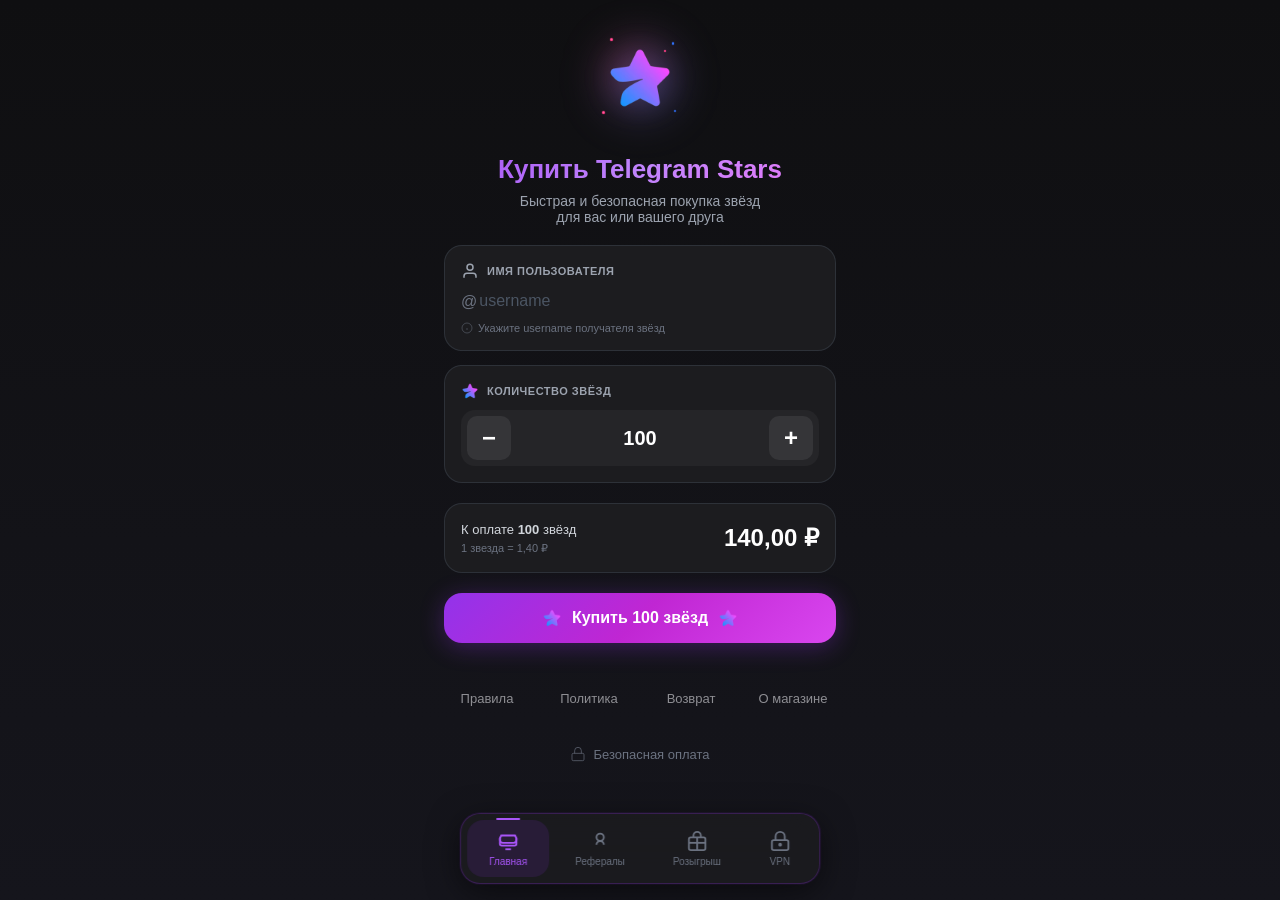
==== index.html @ 40e624be "feat: VPN tab with payment and auto key generation" ====
<!DOCTYPE html>
<html lang="ru">
<head>
    <meta charset="UTF-8">
    <meta name="viewport" content="width=device-width, initial-scale=1.0, maximum-scale=1.0, user-scalable=no, viewport-fit=cover">
    <title>MyStars — Купить Telegram Stars</title>
    <link rel="stylesheet" href="styles.css">
    <script src="https://telegram.org/js/telegram-web-app.js" async></script>
</head>
<body>
<main class="app">
    <!-- Экран Главная (Покупка) -->
    <section class="screen active" id="screen-main">
        <div class="star-section">
            <div class="star-container">
                <div class="star-glow star-glow--outer"></div>
                <div class="star-glow star-glow--inner"></div>
                <div class="spark spark--1"></div>
                <div class="spark spark--2"></div>
                <div class="spark spark--3"></div>
                <div class="spark spark--4"></div>
                <div class="spark spark--5"></div>
                <img src="img/R.png" alt="Stars" class="star-icon" width="72" height="72">
            </div>
        </div>

        <div class="text-section">
            <h2 class="text-section__title">Купить Telegram Stars</h2>
            <p class="text-section__subtitle">Быстрая и безопасная покупка звёзд<br>для вас или вашего друга</p>
        </div>

        <div class="form-section">
            <div class="card" id="usernameCard">
                <label class="card__label">
                    <svg width="18" height="18" viewBox="0 0 24 24" fill="none" stroke="currentColor" stroke-width="2"><path d="M20 21v-2a4 4 0 0 0-4-4H8a4 4 0 0 0-4 4v2"/><circle cx="12" cy="7" r="4"/></svg>
                    <span class="card__label-text">Имя пользователя</span>
                </label>
                <div class="username-wrapper">
                    <span class="username-at">@</span>
                    <input type="text" id="username" class="card__input username-input" placeholder="username" autocomplete="off" maxlength="32">
                </div>
                <div class="card__hint">
                    <svg width="12" height="12" viewBox="0 0 24 24" fill="none" stroke="currentColor"><circle cx="12" cy="12" r="10"/><line x1="12" y1="16" x2="12" y2="12"/><line x1="12" y1="8" x2="12.01" y2="8"/></svg>
                    Укажите username получателя звёзд
                </div>
            </div>

            <div class="card">
                <div class="card__label">
                    <img src="img/R.png" alt="Stars" width="18" height="18">
                    <span class="card__label-text">Количество звёзд</span>
                </div>
                <div class="quantity">
                    <button class="quantity__btn" id="btnMinus" aria-label="Уменьшить">−</button>
                    <input type="text" id="star-count" class="quantity__value" value="100" inputmode="numeric" maxlength="5">
                    <button class="quantity__btn" id="btnPlus" aria-label="Увеличить">+</button>
                </div>
            </div>
        </div>

        <div class="summary">
            <div>
                <span class="summary__label">К оплате <strong id="summaryQty">100</strong> звёзд</span>
                <br><span class="summary__rate">1 звезда = 1,40 ₽</span>
            </div>
            <strong class="summary__price" id="totalPrice">140,00 ₽</strong>
        </div>

        <button class="button" id="purchaseBtn">
            <img src="img/R.png" alt="⭐" class="button__icon" width="20" height="20">
            <span id="btnText">Купить 100 звёзд</span>
            <img src="img/R.png" alt="⭐" class="button__icon" width="20" height="20">
        </button>
    </section>

    <!-- Экран Рефералы -->
    <section class="screen" id="screen-ref">
        <div class="star-section">
            <div class="star-container" style="width:140px;height:140px;">
                <div class="star-glow star-glow--outer" style="width:120px;height:120px;"></div>
                <div class="star-glow star-glow--inner" style="width:85px;height:85px;"></div>
                <div class="spark spark--1"></div>
                <div class="spark spark--2"></div>
                <div class="spark spark--3"></div>
                <div class="spark spark--4"></div>
                <div class="spark spark--5"></div>
                <img src="img/ref3.png" alt="Рефералы" style="width:110px;height:110px;object-fit:contain;position:relative;z-index:10;">
            </div>
        </div>
        <div class="text-section">
            <h2 class="text-section__title">Пригласи друга</h2>
            <p class="text-section__subtitle">1 друг = 3 звёзды на твой баланс</p>
        </div>

        <div class="card">
            <p style="color:var(--text-secondary); font-size:14px;">Твоя реферальная ссылка:</p>
            <div id="refLink" style="background:var(--bg-tertiary); border-radius:10px; padding:10px; margin-top:8px; word-break:break-all; font-size:13px; color:white;">
                Загрузка...
            </div>
            <button class="button" id="copyRefBtn" style="margin-top:10px; display:flex; align-items:center; justify-content:center; gap:8px;">
                <img src="img/ref4.png" alt="Копировать" style="width:28px;height:28px;object-fit:contain;">
                Скопировать ссылку
            </button>
        </div>

        <div class="card" style="text-align:center;">
            <p style="color:var(--text-quaternary); font-size:12px;">Приглашено друзей:</p>
            <p style="font-size:36px; font-weight:800; color:#A855F7;" id="refCount">0</p>
            <p style="color:var(--text-quaternary); font-size:12px;">Твой баланс:</p>
            <p style="font-size:24px; font-weight:700; color:white;" id="refBalance">
                <img src="img/R.png" alt="Звёзды" style="width:18px;height:18px;object-fit:contain;vertical-align:middle;margin-right:4px;">
                <span>0</span>
            </p>
            <button class="button" id="withdrawBtn" style="margin-top:10px; display:flex; align-items:center; justify-content:center; gap:8px;">
                <img src="img/ref5.png" alt="Вывод" style="width:28px;height:28px;object-fit:contain;">
                Заявка на вывод
            </button>
            <p style="color:var(--text-quaternary); font-size:11px; margin-top:6px;">Минимум: 50 звёзд</p>
        </div>
    </section>

    <!-- Экран Розыгрыш -->
    <section class="screen" id="screen-raffle">
        <div class="star-section">
            <div class="star-container" style="width:120px;height:120px;">
                <div class="star-glow star-glow--outer" style="width:100px;height:100px;"></div>
                <div class="star-glow star-glow--inner" style="width:70px;height:70px;"></div>
                <div class="spark spark--1"></div>
                <div class="spark spark--2"></div>
                <div class="spark spark--3"></div>
                <div class="spark spark--4"></div>
                <div class="spark spark--5"></div>
                <img src="img/gift1.png" alt="Розыгрыш" style="width:88px;height:88px;object-fit:contain;position:relative;z-index:10;">
            </div>
        </div>
        <div class="text-section">
            <h2 class="text-section__title">Розыгрыш звёзд</h2>
            <p class="text-section__subtitle">Призовой фонд формируется из всех покупок</p>
        </div>

        <div class="card">
            <p style="color: var(--text-secondary); font-size: 14px; text-align:center;">
                Каждые <strong>10 000</strong> купленных звёзд — новый розыгрыш!
            </p>
            <p style="color: var(--text-quaternary); font-size: 12px; margin-top: 6px; text-align:center;">
                Призовой фонд: <strong id="prizePool" style="color:#A855F7;">500</strong> звёзд
            </p>

            <div style="color:var(--text-tertiary); font-size:12px; margin-top:12px; text-align:center;">
                Прогресс: <strong id="raffleProgress">0</strong> / 10 000
            </div>
            <div class="progress-bar">
                <div class="progress-fill" id="progressFill" style="width:0%;">0%</div>
            </div>

            <p style="color: var(--text-quaternary); font-size: 11px; margin-top: 10px; text-align:center;">
                Чтобы участвовать, купите минимум 50 звёзд
            </p>
        </div>

        <div class="card">
            <p style="color: var(--text-secondary); font-size: 14px; font-weight:600; text-align:center; display:flex; align-items:center; justify-content:center; gap:8px;">
                <img src="img/kubok.png" alt="Кубок" style="width: 24px; height: 24px; object-fit: contain;">
                Победители прошлых розыгрышей
            </p>
            <div class="winners-list" id="winnersList">
                <p style="color:var(--text-quaternary);font-size:13px;text-align:center;">Розыгрышей пока не было</p>
            </div>
        </div>
    </section>

    <!-- Экран VPN -->
    <section class="screen" id="screen-vpn">
        <div class="star-section">
            <div class="star-container" style="width:120px;height:120px;">
                <div class="star-glow star-glow--outer" style="width:100px;height:100px;"></div>
                <div class="star-glow star-glow--inner" style="width:70px;height:70px;"></div>
                <div class="spark spark--1"></div>
                <div class="spark spark--2"></div>
                <div class="spark spark--3"></div>
                <div class="spark spark--4"></div>
                <div class="spark spark--5"></div>
                <span style="font-size:64px;position:relative;z-index:10;">🔒</span>
            </div>
        </div>
        <div class="text-section">
            <h2 class="text-section__title">VPN Доступ</h2>
            <p class="text-section__subtitle">Быстрый и безопасный VPN</p>
        </div>

        <div class="card" style="text-align:center;">
            <p style="color:var(--text-secondary); font-size:14px;">Тариф "Стандарт"</p>
            <p style="font-size:36px; font-weight:800; color:#A855F7;">100 ₽</p>
            <p style="color:var(--text-quaternary); font-size:12px;">/ месяц</p>
            <p style="color:var(--text-tertiary); font-size:13px; margin-top:8px;">
                • Безлимитный трафик<br>
                • Все устройства<br>
                • Высокая скорость
            </p>
            <button class="button" id="buyVpnBtn" style="margin-top:12px;">
                🔒 Купить VPN
            </button>
            <div id="vpnResult" style="margin-top:12px; display:none;">
                <p style="color:var(--text-secondary); font-size:13px;">Твоя ссылка для подключения:</p>
                <div id="vpnLink" style="background:var(--bg-tertiary); border-radius:10px; padding:10px; margin-top:8px; word-break:break-all; font-size:12px; color:white;"></div>
                <button class="button" id="copyVpnBtn" style="margin-top:8px; background:#2a2a2e; box-shadow:none;">📋 Скопировать</button>
            </div>
        </div>
    </section>

    <!-- FOOTER LINKS -->
    <div class="footer-links">
        <a href="terms.html" class="footer-link">Правила</a>
        <a href="privacy.html" class="footer-link">Политика</a>
        <a href="refund.html" class="footer-link">Возврат</a>
        <a href="requirements.html" class="footer-link">О магазине</a>
    </div>

    <footer class="footer">
        <svg width="16" height="16" viewBox="0 0 24 24" fill="none" stroke="currentColor"><rect x="3" y="11" width="18" height="11" rx="2" ry="2"/><path d="M7 11V7a5 5 0 0 1 10 0v4"/></svg>
        <span>Безопасная оплата</span>
    </footer>
</main>

<nav class="bottom-nav">
    <button class="bottom-nav__btn bottom-nav__btn--active" data-screen="screen-main">
        <svg width="24" height="24" viewBox="0 0 24 24" fill="none" stroke="currentColor" stroke-width="2">
            <path d="M3 9l1.5-3h15L21 9v2a3 3 0 01-3 3H6a3 3 0 01-3-3V9z"/>
            <path d="M3 9v6a2 2 0 002 2h14a2 2 0 002-2V9"/>
            <path d="M9 21h6"/>
            <path d="M12 12v.01"/>
        </svg>
        <span>Главная</span>
    </button>
    <button class="bottom-nav__btn" data-screen="screen-ref">
        <svg width="24" height="24" viewBox="0 0 24 24" fill="none" stroke="currentColor" stroke-width="2">
            <circle cx="12" cy="8" r="4"/>
            <path d="M16 16c0-2.21-1.79-4-4-4s-4 1.79-4 4"/>
        </svg>
        <span>Рефералы</span>
    </button>
    <button class="bottom-nav__btn" data-screen="screen-raffle">
        <svg width="24" height="24" viewBox="0 0 24 24" fill="none" stroke="currentColor" stroke-width="2">
            <rect x="3" y="8" width="18" height="14" rx="2"/>
            <path d="M12 8V22"/>
            <path d="M3 14h18"/>
            <path d="M8 8V6a4 4 0 018 0v2"/>
        </svg>
        <span>Розыгрыш</span>
    </button>
    <button class="bottom-nav__btn" data-screen="screen-vpn">
        <svg width="24" height="24" viewBox="0 0 24 24" fill="none" stroke="currentColor" stroke-width="2">
            <rect x="3" y="11" width="18" height="11" rx="2" ry="2"/>
            <path d="M7 11V7a5 5 0 0 1 10 0v4"/>
            <circle cx="12" cy="16" r="1"/>
        </svg>
        <span>VPN</span>
    </button>
</nav>

<script src="app.js" defer></script>
</body>
</html>
---- styles.css ----
:root {
    --bg-primary: #0F0F11;
    --bg-secondary: #1C1C1F;
    --bg-tertiary: #252528;
    --bg-quaternary: #353538;
    --bg-quaternary-hover: #4B4B50;
    --bg-quaternary-active: #52525B;
    
    --text-primary: #FFFFFF;
    --text-secondary: #D1D5DB;
    --text-tertiary: #9CA3AF;
    --text-quaternary: #6B7280;
    --text-placeholder: #4B5563;
    
    --border-primary: rgba(75, 85, 99, 0.38);
    --border-hover: rgba(107, 114, 128, 0.48);
    
    --gradient-purple: linear-gradient(135deg, #A855F7 0%, #C084FC 50%, #E879F9 100%);
    --gradient-button: linear-gradient(135deg, #9333EA 0%, #C026D3 50%, #D946EF 100%);
    --gradient-button-hover: linear-gradient(135deg, #A855F7 0%, #D946EF 50%, #E879F9 100%);
    
    --shadow-button: 0 4px 24px rgba(147, 51, 234, 0.32);
    
    --radius-card: 18px;
    --radius-button: 18px;
    --radius-quantity: 14px;
    --radius-quantity-btn: 10px;
    
    --font-family: -apple-system, BlinkMacSystemFont, 'Segoe UI', Roboto, 'Helvetica Neue', Arial, sans-serif;
    --font-size-header: 22px;
    --font-size-title: 26px;
    --font-size-subtitle: 14px;
    --font-size-label: 11px;
    --font-size-input: 16px;
    --font-size-summary-price: 24px;
    
    --spacing-page: 20px;
    --spacing-section: 20px;
    --spacing-card-padding: 16px;
    
    /* iOS Safe Area */
    --safe-top: env(safe-area-inset-top, 0px);
    --safe-bottom: env(safe-area-inset-bottom, 0px);
    --safe-left: env(safe-area-inset-left, 0px);
    --safe-right: env(safe-area-inset-right, 0px);
}

* {
    margin: 0;
    padding: 0;
    box-sizing: border-box;
    -webkit-tap-highlight-color: transparent;
    user-select: none;
    -webkit-user-select: none;
}

input {
    user-select: text;
    -webkit-user-select: text;
    -webkit-appearance: none;
    appearance: none;
}

body {
    font-family: var(--font-family);
    background: linear-gradient(180deg, #0F0F11 0%, #131318 60%, #15151C 100%);
    background-attachment: fixed;
    color: var(--text-primary);
    display: flex;
    align-items: center;
    justify-content: center;
    min-height: 100vh;
    min-height: -webkit-fill-available;
    padding: var(--spacing-page);
    padding-top: calc(var(--spacing-page) + var(--safe-top));
    padding-bottom: calc(var(--spacing-page) + var(--safe-bottom));
    -webkit-font-smoothing: antialiased;
    -moz-osx-font-smoothing: grayscale;
    overflow-x: hidden;
}

.app {
    width: 100%;
    max-width: 392px;
    display: flex;
    flex-direction: column;
    gap: var(--spacing-section);
    padding-bottom: var(--safe-bottom);
}

/* STAR SECTION */
.star-section {
    display: flex;
    justify-content: center;
    align-items: center;
    padding: 8px 0 6px;
}
.star-container {
    position: relative;
    width: 100px;
    height: 100px;
    display: flex;
    align-items: center;
    justify-content: center;
}
.star-glow {
    position: absolute;
    border-radius: 50%;
    pointer-events: none;
}
.star-glow--outer {
    width: 80px;
    height: 80px;
    background: radial-gradient(circle at 30% 30%, rgba(255, 94, 158, 0.25), rgba(61, 126, 255, 0.25));
    filter: blur(20px);
    animation: gentleNeon 4s ease-in-out infinite;
    -webkit-animation: gentleNeon 4s ease-in-out infinite;
}
.star-glow--inner {
    width: 56px;
    height: 56px;
    background: radial-gradient(circle at 60% 70%, rgba(61, 126, 255, 0.22), rgba(255, 94, 158, 0.22));
    filter: blur(14px);
}
@keyframes gentleNeon {
    0% { opacity: 0.4; transform: scale(1); }
    50% { opacity: 0.65; transform: scale(1.03); }
    100% { opacity: 0.4; transform: scale(1); }
}
@-webkit-keyframes gentleNeon {
    0% { opacity: 0.4; -webkit-transform: scale(1); }
    50% { opacity: 0.65; -webkit-transform: scale(1.03); }
    100% { opacity: 0.4; -webkit-transform: scale(1); }
}

.spark {
    position: absolute;
    border-radius: 50%;
    pointer-events: none;
}
.spark--1, .spark--3, .spark--5 {
    background: radial-gradient(circle, #ff5e9e, #ff1e6e);
    box-shadow: 0 0 1px #ff5e9e;
}
.spark--2, .spark--4 {
    background: radial-gradient(circle, #3d7eff, #1a4fcc);
    box-shadow: 0 0 1px #3d7eff;
}
.spark--1 { width: 3px; height: 3px; top: 10px; left: 20px; animation: sparkFloat1 4s ease-in-out infinite; -webkit-animation: sparkFloat1 4s ease-in-out infinite; }
.spark--2 { width: 2.5px; height: 2.5px; top: 14px; right: 16px; animation: sparkFloat2 3.5s ease-in-out infinite; -webkit-animation: sparkFloat2 3.5s ease-in-out infinite; }
.spark--3 { width: 3px; height: 3px; bottom: 14px; left: 12px; animation: sparkFloat2 4.2s ease-in-out infinite; -webkit-animation: sparkFloat2 4.2s ease-in-out infinite; }
.spark--4 { width: 2px; height: 2px; bottom: 16px; right: 14px; animation: sparkFloat1 3.3s ease-in-out infinite; -webkit-animation: sparkFloat1 3.3s ease-in-out infinite; }
.spark--5 { width: 2px; height: 2px; top: 22px; right: 24px; animation: sparkFloat1 4.5s ease-in-out infinite; -webkit-animation: sparkFloat1 4.5s ease-in-out infinite; }

.star-icon {
    width: 72px;
    height: 72px;
    position: relative;
    z-index: 10;
}

/* TEXT SECTION */
.text-section {
    text-align: center;
    padding: 0 8px;
}
.text-section__title {
    font-size: var(--font-size-title);
    font-weight: 800;
    background: var(--gradient-purple);
    -webkit-background-clip: text;
    background-clip: text;
    color: transparent;
    -webkit-text-fill-color: transparent;
}
.text-section__subtitle {
    color: var(--text-tertiary);
    font-size: var(--font-size-subtitle);
    margin-top: 8px;
}

/* FORM CARDS */
.form-section {
    display: flex;
    flex-direction: column;
    gap: 14px;
}
.card {
    background: var(--bg-secondary);
    border-radius: var(--radius-card);
    padding: var(--spacing-card-padding);
    border: 1px solid var(--border-primary);
    transition: border-color 0.2s;
}
.card__label {
    display: flex;
    align-items: center;
    gap: 8px;
    color: var(--text-tertiary);
    margin-bottom: 10px;
}
.card__label-text {
    font-size: var(--font-size-label);
    font-weight: 600;
    text-transform: uppercase;
    letter-spacing: 0.5px;
}
.card__input {
    width: 100%;
    background: transparent;
    border: none;
    outline: none;
    color: var(--text-primary);
    font-size: var(--font-size-input);
    font-weight: 500;
    padding: 2px 0 4px;
    caret-color: #9333EA;
}
.card__input::placeholder {
    color: var(--text-placeholder);
}
.card__hint {
    color: var(--text-quaternary);
    font-size: 11px;
    margin-top: 8px;
    display: flex;
    align-items: center;
    gap: 5px;
}

/* USERNAME WRAPPER */
.username-wrapper {
    display: flex;
    align-items: center;
    gap: 2px;
}
.username-at {
    color: #6B7280;
    font-size: var(--font-size-input);
    font-weight: 500;
    user-select: none;
    -webkit-user-select: none;
}
.username-input {
    flex: 1;
}

/* QUANTITY SELECTOR */
.quantity {
    display: flex;
    align-items: center;
    justify-content: space-between;
    background: var(--bg-tertiary);
    border-radius: var(--radius-quantity);
    padding: 6px;
    gap: 8px;
}
.quantity__btn {
    width: 44px;
    height: 44px;
    min-width: 44px;
    min-height: 44px;
    background: var(--bg-quaternary);
    border: none;
    border-radius: var(--radius-quantity-btn);
    color: var(--text-primary);
    font-size: 24px;
    font-weight: 600;
    cursor: pointer;
    transition: 0.1s;
    display: flex;
    align-items: center;
    justify-content: center;
    -webkit-tap-highlight-color: transparent;
}
.quantity__btn:active {
    background: var(--bg-quaternary-active);
    transform: scale(0.94);
    -webkit-transform: scale(0.94);
}
.quantity__btn--disabled {
    opacity: 0.35;
    pointer-events: none;
}
.quantity__value {
    background: transparent;
    border: none;
    text-align: center;
    font-size: 20px;
    font-weight: 700;
    color: white;
    width: 80px;
    outline: none;
    caret-color: #9333EA;
}
.quantity__value:focus {
    outline: none;
}

/* SUMMARY */
.summary {
    display: flex;
    justify-content: space-between;
    align-items: center;
    background: var(--bg-secondary);
    border-radius: var(--radius-card);
    padding: var(--spacing-card-padding);
    border: 1px solid var(--border-primary);
}
.summary__label {
    color: var(--text-secondary);
    font-size: 13px;
}
.summary__rate {
    color: var(--text-quaternary);
    font-size: 11px;
}
.summary__price {
    font-size: var(--font-size-summary-price);
    font-weight: 800;
}

/* CTA BUTTON */
.button {
    width: 100%;
    background: var(--gradient-button);
    color: white;
    font-size: 16px;
    font-weight: 700;
    padding: 15px 20px;
    border-radius: var(--radius-button);
    border: none;
    cursor: pointer;
    display: flex;
    align-items: center;
    justify-content: center;
    gap: 10px;
    box-shadow: var(--shadow-button);
    transition: 0.2s;
    -webkit-tap-highlight-color: transparent;
    -webkit-appearance: none;
    appearance: none;
}
.button:active {
    transform: scale(0.975);
    -webkit-transform: scale(0.975);
}

/* FOOTER LINKS */
.footer-links {
    display: flex;
    justify-content: space-between;
    gap: 16px;
    margin: 20px 0 12px;
    width: 100%;
}
.footer-link {
    color: #8e8e93;
    font-size: 13px;
    text-decoration: none;
    font-weight: 500;
    text-align: center;
    flex: 1;
    white-space: nowrap;
    padding: 8px 0;
    -webkit-tap-highlight-color: transparent;
}
.footer-link:active {
    color: #3d7eff;
}

.footer {
    display: flex;
    align-items: center;
    justify-content: center;
    gap: 7px;
    color: var(--text-quaternary);
    font-size: 13px;
    padding-bottom: var(--safe-bottom);
}

/* MODAL */
.modal-overlay {
    position: fixed;
    top: 0;
    left: 0;
    right: 0;
    bottom: 0;
    background: rgba(8, 8, 12, 0.92);
    backdrop-filter: blur(8px);
    -webkit-backdrop-filter: blur(8px);
    display: flex;
    align-items: center;
    justify-content: center;
    z-index: 1000;
    padding: 20px;
}
.modal-card {
    background: var(--bg-secondary);
    border-radius: 32px;
    padding: 28px 22px;
    max-width: 300px;
    width: 100%;
    text-align: center;
    border: 1px solid rgba(147, 51, 234, 0.4);
    box-shadow: 0 20px 35px rgba(0,0,0,0.5);
}
.modal-card h3 {
    font-size: 24px;
    margin-bottom: 12px;
    background: var(--gradient-purple);
    -webkit-background-clip: text;
    background-clip: text;
    color: transparent;
    -webkit-text-fill-color: transparent;
}
.modal-card p {
    color: var(--text-tertiary);
    margin-bottom: 24px;
    font-size: 14px;
}
.modal-buttons {
    display: flex;
    gap: 12px;
}
.modal-btn {
    flex: 1;
    padding: 14px 12px;
    border-radius: 60px;
    font-weight: 600;
    font-size: 16px;
    border: none;
    cursor: pointer;
    -webkit-appearance: none;
    appearance: none;
    -webkit-tap-highlight-color: transparent;
}
.modal-btn.confirm {
    background: linear-gradient(135deg, #9333EA, #C026D3);
    color: white;
}
.modal-btn.cancel {
    background: #2a2a2e;
    color: white;
}
.modal-btn:active {
    opacity: 0.8;
}
.loader-icon {
    display: inline-block;
    width: 18px;
    height: 18px;
    border: 2px solid #fff;
    border-top-color: transparent;
    border-radius: 50%;
    animation: spin 0.8s linear infinite;
    -webkit-animation: spin 0.8s linear infinite;
    margin-right: 8px;
}
@keyframes spin { to { transform: rotate(360deg); } }
@-webkit-keyframes spin { to { -webkit-transform: rotate(360deg); } }

@keyframes sparkFloat1 {
    0%,100% { opacity: 0; transform: translate(0,0) scale(0); }
    18% { opacity: 0.9; transform: translate(5px,-10px) scale(1.3); }
    36% { opacity: 0; transform: translate(12px,-22px) scale(0.2); }
}
@-webkit-keyframes sparkFloat1 {
    0%,100% { opacity: 0; -webkit-transform: translate(0,0) scale(0); }
    18% { opacity: 0.9; -webkit-transform: translate(5px,-10px) scale(1.3); }
    36% { opacity: 0; -webkit-transform: translate(12px,-22px) scale(0.2); }
}
@keyframes sparkFloat2 {
    0%,100% { opacity: 0; transform: translate(0,0) scale(0); }
    22% { opacity: 0.85; transform: translate(-6px,-12px) scale(1.2); }
    44% { opacity: 0; transform: translate(-14px,-26px) scale(0.2); }
}
@-webkit-keyframes sparkFloat2 {
    0%,100% { opacity: 0; -webkit-transform: translate(0,0) scale(0); }
    22% { opacity: 0.85; -webkit-transform: translate(-6px,-12px) scale(1.2); }
    44% { opacity: 0; -webkit-transform: translate(-14px,-26px) scale(0.2); }
}
@keyframes shake {
    0%,100%{ transform: translateX(0); }
    12%{ transform: translateX(-5px); }
    25%{ transform: translateX(5px); }
    37%{ transform: translateX(-5px); }
    50%{ transform: translateX(5px); }
    62%{ transform: translateX(-3px); }
    75%{ transform: translateX(3px); }
    87%{ transform: translateX(-1px); }
}
@-webkit-keyframes shake {
    0%,100%{ -webkit-transform: translateX(0); }
    12%{ -webkit-transform: translateX(-5px); }
    25%{ -webkit-transform: translateX(5px); }
    37%{ -webkit-transform: translateX(-5px); }
    50%{ -webkit-transform: translateX(5px); }
    62%{ -webkit-transform: translateX(-3px); }
    75%{ -webkit-transform: translateX(3px); }
    87%{ -webkit-transform: translateX(-1px); }
}
.shake { animation: shake 0.6s cubic-bezier(0.36, 0.07, 0.19, 0.97) both; -webkit-animation: shake 0.6s cubic-bezier(0.36, 0.07, 0.19, 0.97) both; }

/* Скрытый блок превью (оставлен для совместимости) */
.username-preview {
    display: none;
}

/* BOTTOM NAV — современный стиль */
.bottom-nav {
    position: fixed;
    bottom: 16px;
    left: 50%;
    transform: translateX(-50%);
    background: rgba(28, 28, 31, 0.85);
    backdrop-filter: blur(20px);
    -webkit-backdrop-filter: blur(20px);
    border: 1px solid rgba(147, 51, 234, 0.25);
    border-radius: 20px;
    display: flex;
    justify-content: center;
    gap: 4px;
    align-items: center;
    padding: 6px;
    z-index: 100;
    box-shadow: 0 8px 32px rgba(0, 0, 0, 0.5), 0 0 0 1px rgba(147, 51, 234, 0.1);
}
.bottom-nav__btn {
    display: flex;
    flex-direction: column;
    align-items: center;
    gap: 4px;
    background: transparent;
    border: none;
    color: var(--text-quaternary);
    font-size: 10px;
    font-weight: 500;
    cursor: pointer;
    padding: 10px 22px;
    border-radius: 16px;
    transition: 0.2s ease;
    position: relative;
}
.bottom-nav__btn--active {
    color: #A855F7;
    background: rgba(147, 51, 234, 0.12);
}
.bottom-nav__btn--active::before {
    content: '';
    position: absolute;
    top: -2px;
    width: 24px;
    height: 2px;
    background: #A855F7;
    border-radius: 2px;
}
.bottom-nav__btn svg {
    width: 22px;
    height: 22px;
}

/* SCREENS */
.screen {
    display: none;
}
.screen.active {
    display: flex;
    flex-direction: column;
    gap: var(--spacing-section);
}

/* PROGRESS BAR */
.progress-bar {
    background: var(--bg-tertiary);
    border-radius: 100px;
    height: 24px;
    overflow: hidden;
    margin-top: 8px;
}
.progress-fill {
    height: 100%;
    background: var(--gradient-button);
    border-radius: 100px;
    transition: width 0.5s;
    display: flex;
    align-items: center;
    justify-content: center;
    font-size: 12px;
    font-weight: 700;
    min-width: 40px;
}

/* WINNERS */
.winners-list {
    display: flex;
    flex-direction: column;
    gap: 8px;
}
.winner-item {
    display: flex;
    align-items: center;
    gap: 10px;
    background: var(--bg-tertiary);
    border-radius: 12px;
    padding: 10px;
}
.winner-item .medal { font-size: 24px; }
.winner-item .name { font-weight: 600; color: var(--text-primary); }
.winner-item .prize { color: #A855F7; font-weight: 700; }

/* Отступ снизу для контента */
.app {
    padding-bottom: 80px;
}
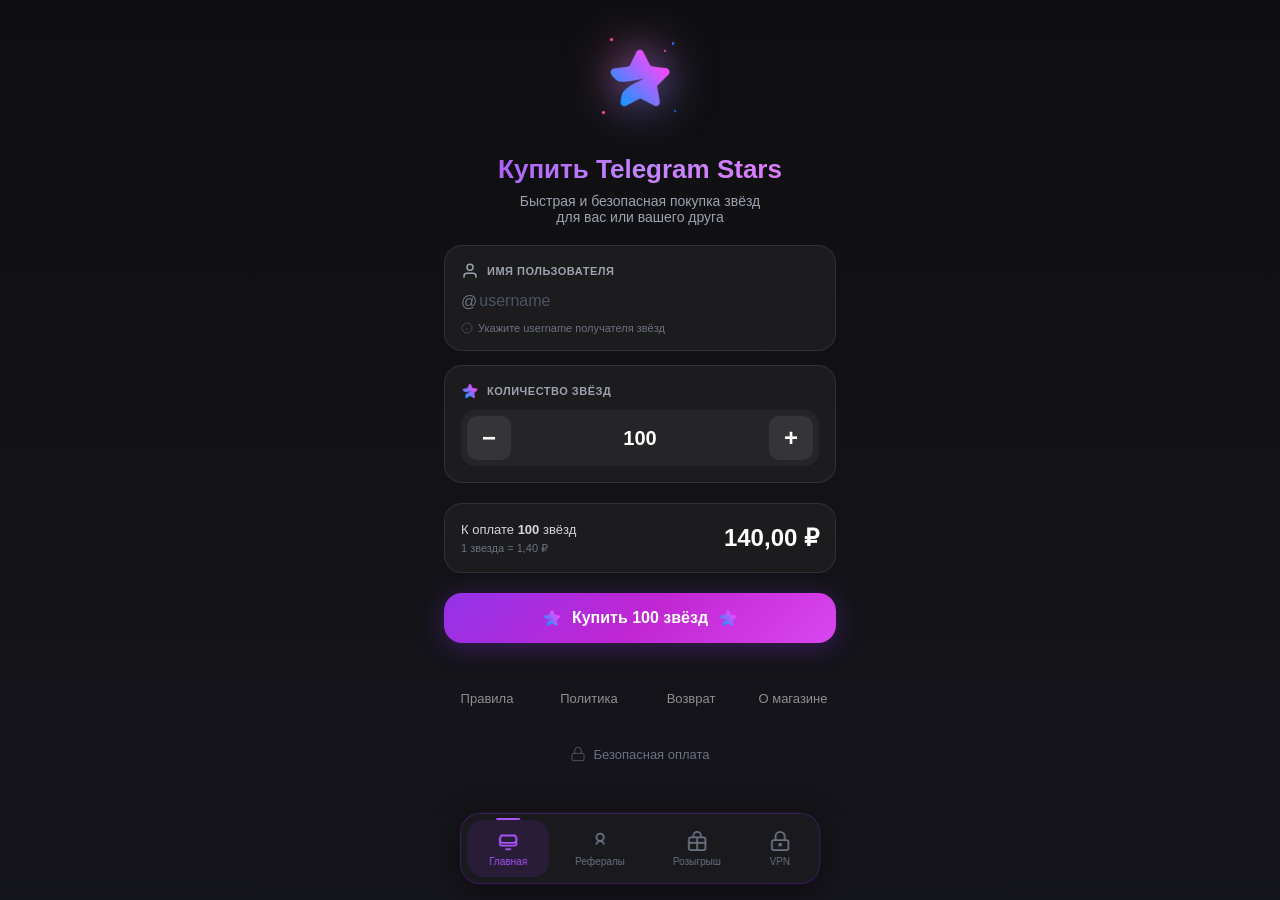
==== commit 205d2f7e: "fix: VPN key after 10 sec countdown" ====
(no text change in the page or its own stylesheets)
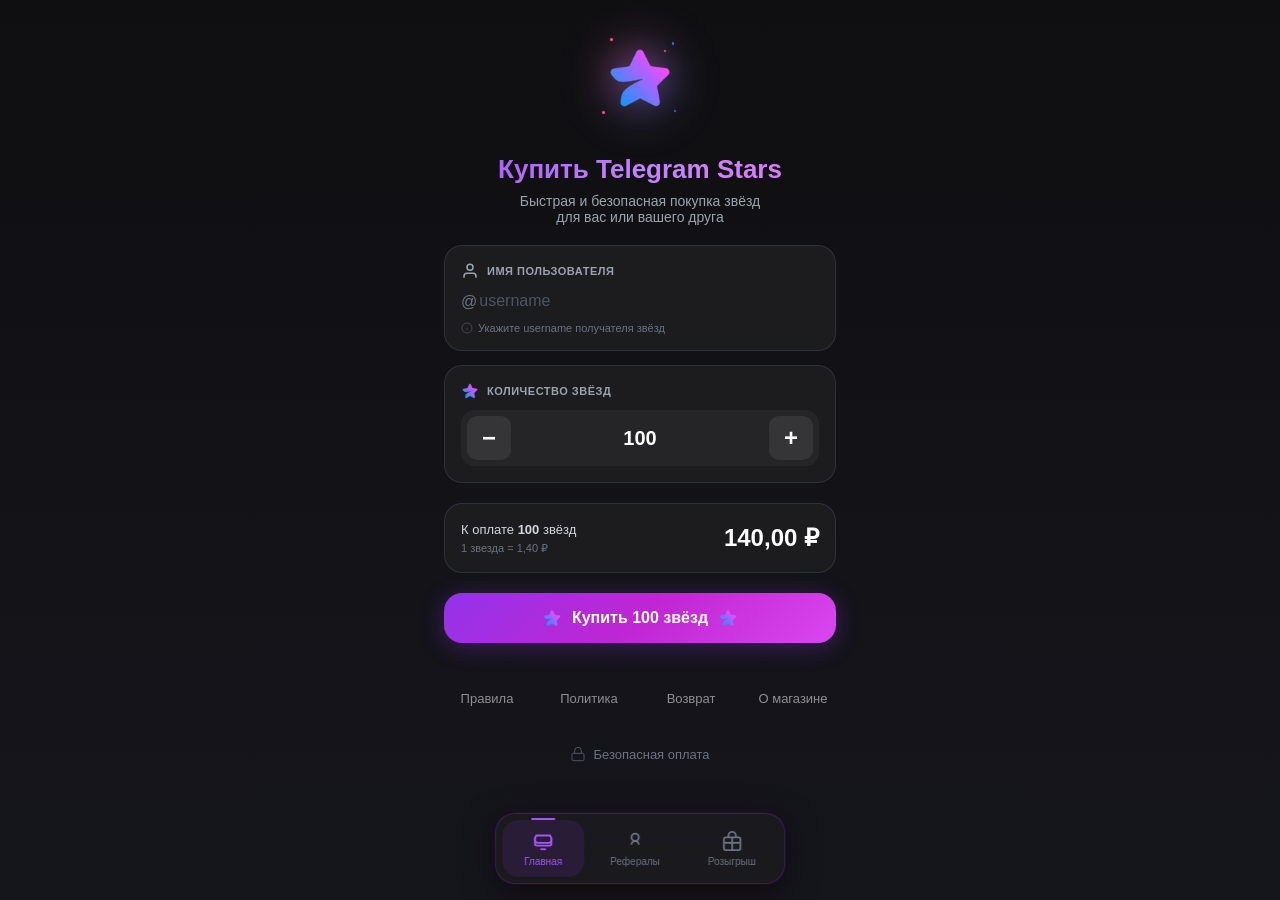
==== commit ae2f72ec: "revert: remove VPN, back to 3 tabs" ====
--- a/index.html
+++ b/index.html
@@ -165,45 +165,6 @@
             </p>
             <div class="winners-list" id="winnersList">
                 <p style="color:var(--text-quaternary);font-size:13px;text-align:center;">Розыгрышей пока не было</p>
-            </div>
-        </div>
-    </section>
-
-    <!-- Экран VPN -->
-    <section class="screen" id="screen-vpn">
-        <div class="star-section">
-            <div class="star-container" style="width:120px;height:120px;">
-                <div class="star-glow star-glow--outer" style="width:100px;height:100px;"></div>
-                <div class="star-glow star-glow--inner" style="width:70px;height:70px;"></div>
-                <div class="spark spark--1"></div>
-                <div class="spark spark--2"></div>
-                <div class="spark spark--3"></div>
-                <div class="spark spark--4"></div>
-                <div class="spark spark--5"></div>
-                <span style="font-size:64px;position:relative;z-index:10;">🔒</span>
-            </div>
-        </div>
-        <div class="text-section">
-            <h2 class="text-section__title">VPN Доступ</h2>
-            <p class="text-section__subtitle">Быстрый и безопасный VPN</p>
-        </div>
-
-        <div class="card" style="text-align:center;">
-            <p style="color:var(--text-secondary); font-size:14px;">Тариф "Стандарт"</p>
-            <p style="font-size:36px; font-weight:800; color:#A855F7;">100 ₽</p>
-            <p style="color:var(--text-quaternary); font-size:12px;">/ месяц</p>
-            <p style="color:var(--text-tertiary); font-size:13px; margin-top:8px;">
-                • Безлимитный трафик<br>
-                • Все устройства<br>
-                • Высокая скорость
-            </p>
-            <button class="button" id="buyVpnBtn" style="margin-top:12px;">
-                🔒 Купить VPN
-            </button>
-            <div id="vpnResult" style="margin-top:12px; display:none;">
-                <p style="color:var(--text-secondary); font-size:13px;">Твоя ссылка для подключения:</p>
-                <div id="vpnLink" style="background:var(--bg-tertiary); border-radius:10px; padding:10px; margin-top:8px; word-break:break-all; font-size:12px; color:white;"></div>
-                <button class="button" id="copyVpnBtn" style="margin-top:8px; background:#2a2a2e; box-shadow:none;">📋 Скопировать</button>
             </div>
         </div>
     </section>
@@ -248,14 +209,6 @@
         </svg>
         <span>Розыгрыш</span>
     </button>
-    <button class="bottom-nav__btn" data-screen="screen-vpn">
-        <svg width="24" height="24" viewBox="0 0 24 24" fill="none" stroke="currentColor" stroke-width="2">
-            <rect x="3" y="11" width="18" height="11" rx="2" ry="2"/>
-            <path d="M7 11V7a5 5 0 0 1 10 0v4"/>
-            <circle cx="12" cy="16" r="1"/>
-        </svg>
-        <span>VPN</span>
-    </button>
 </nav>
 
 <script src="app.js" defer></script>
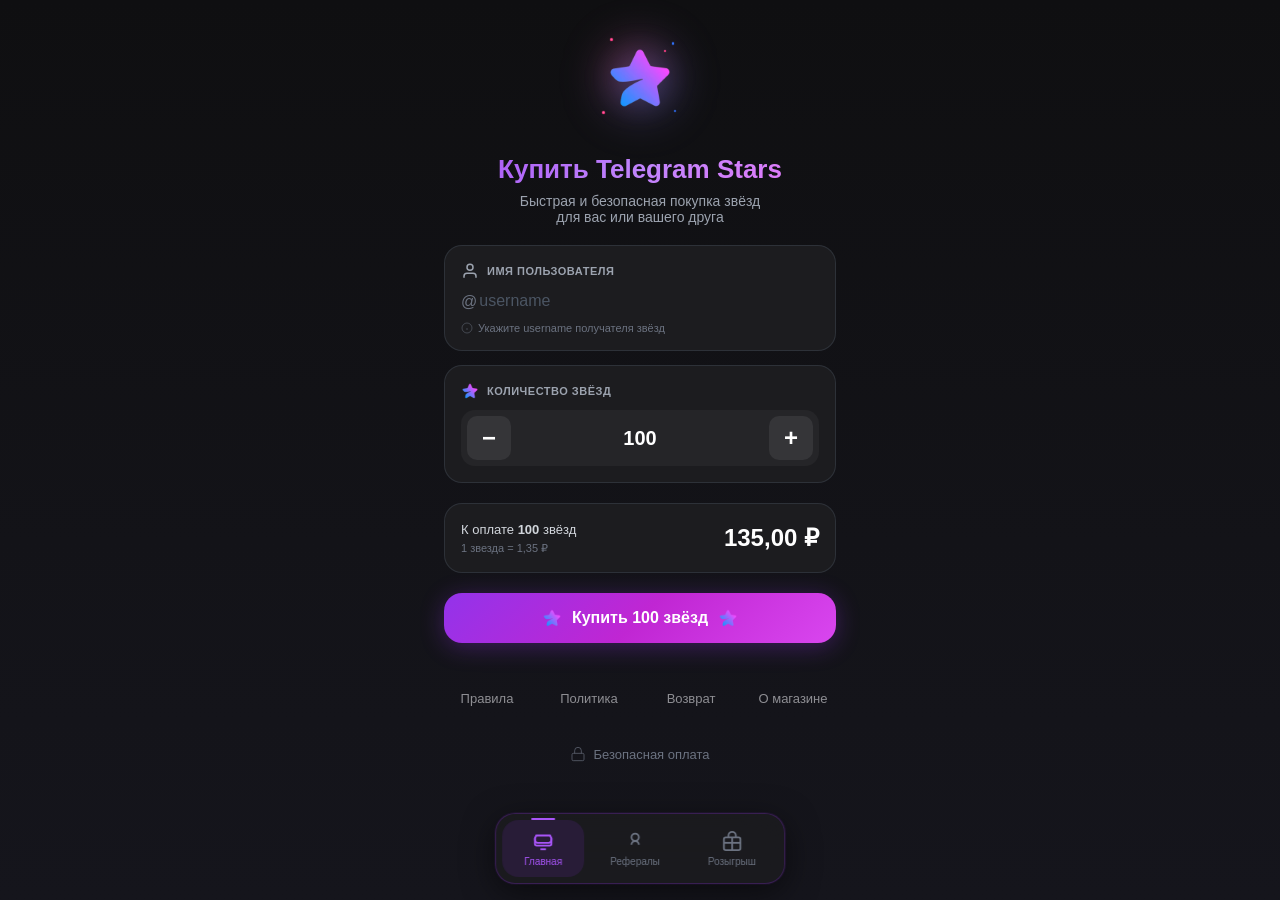
==== commit 1aa71861: "price: stars 1.35 RUB" ====
--- a/index.html
+++ b/index.html
@@ -61,9 +61,9 @@
         <div class="summary">
             <div>
                 <span class="summary__label">К оплате <strong id="summaryQty">100</strong> звёзд</span>
-                <br><span class="summary__rate">1 звезда = 1,40 ₽</span>
-            </div>
-            <strong class="summary__price" id="totalPrice">140,00 ₽</strong>
+                <br><span class="summary__rate">1 звезда = 1,35 ₽</span>
+            </div>
+            <strong class="summary__price" id="totalPrice">135,00 ₽</strong>
         </div>
 
         <button class="button" id="purchaseBtn">
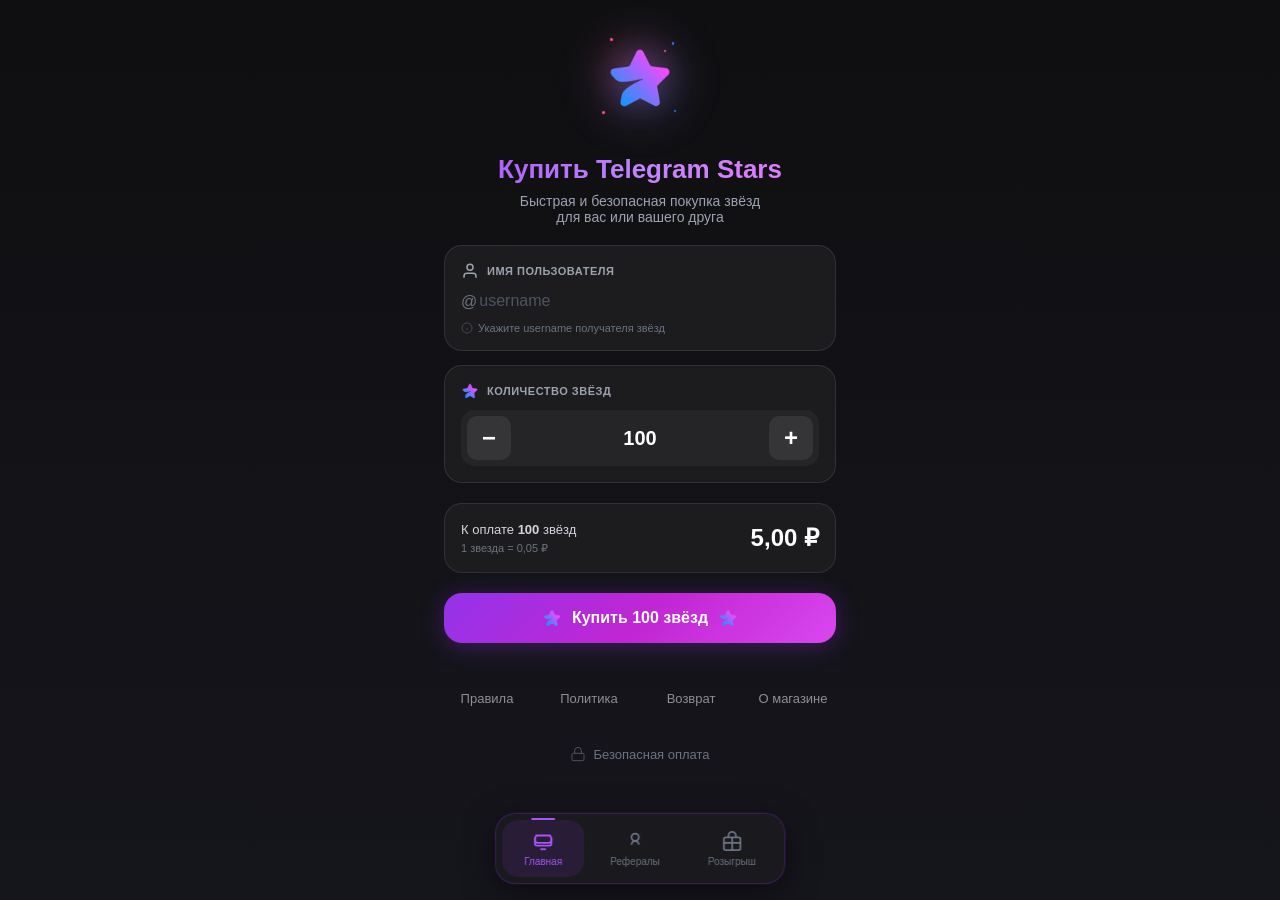
==== commit 44b4966e: "fix: railway restart, single replica" ====
--- a/index.html
+++ b/index.html
@@ -61,9 +61,9 @@
         <div class="summary">
             <div>
                 <span class="summary__label">К оплате <strong id="summaryQty">100</strong> звёзд</span>
-                <br><span class="summary__rate">1 звезда = 1,35 ₽</span>
-            </div>
-            <strong class="summary__price" id="totalPrice">135,00 ₽</strong>
+                <br><span class="summary__rate">1 звезда = 0,05 ₽</span>
+            </div>
+            <strong class="summary__price" id="totalPrice">2,50 ₽</strong>
         </div>
 
         <button class="button" id="purchaseBtn">
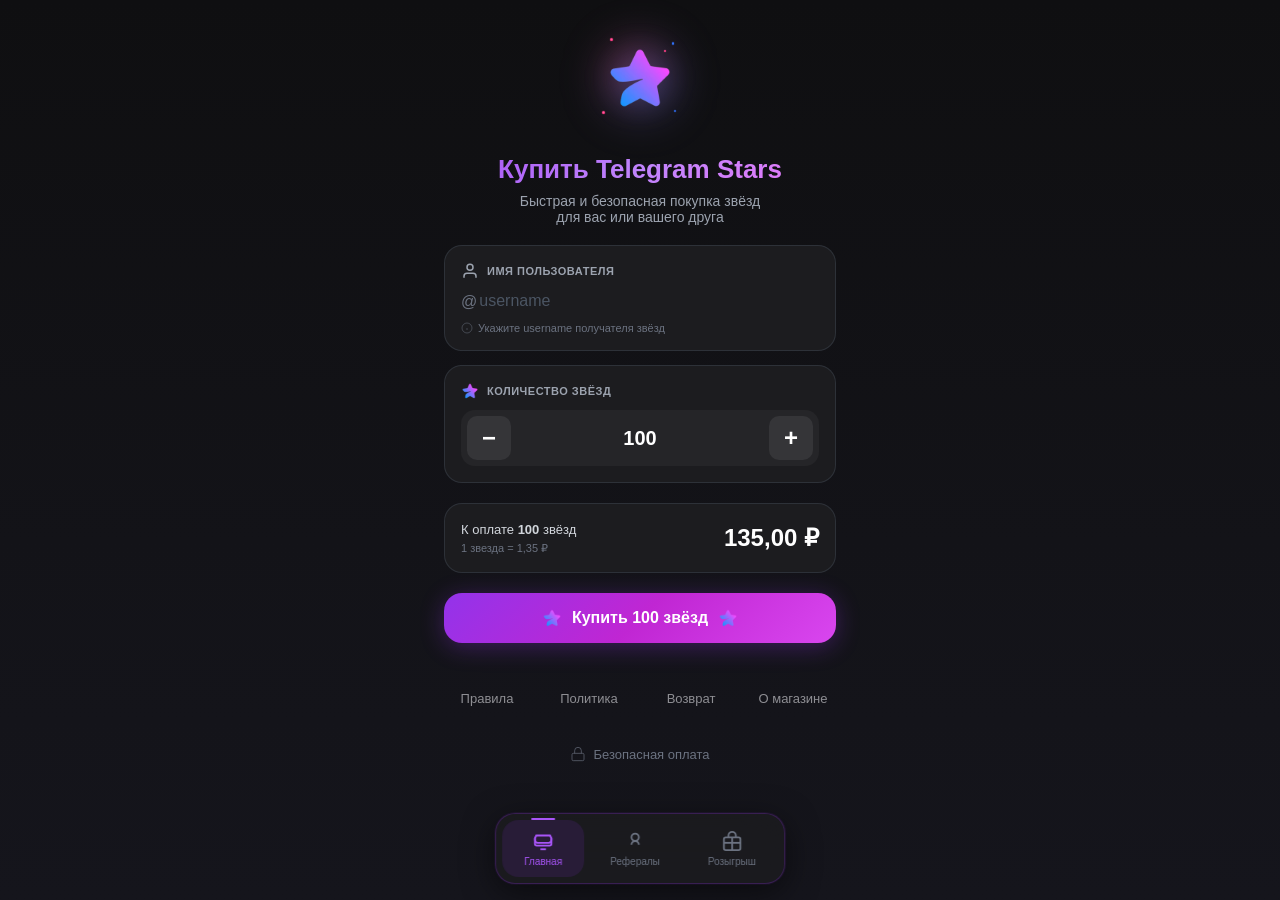
==== commit 64da26a2: "fix: kill old flask process before start" ====
--- a/index.html
+++ b/index.html
@@ -61,9 +61,9 @@
         <div class="summary">
             <div>
                 <span class="summary__label">К оплате <strong id="summaryQty">100</strong> звёзд</span>
-                <br><span class="summary__rate">1 звезда = 0,05 ₽</span>
-            </div>
-            <strong class="summary__price" id="totalPrice">2,50 ₽</strong>
+                <br><span class="summary__rate">1 звезда = 1,35 ₽</span>
+            </div>
+            <strong class="summary__price" id="totalPrice">135,00 ₽</strong>
         </div>
 
         <button class="button" id="purchaseBtn">
